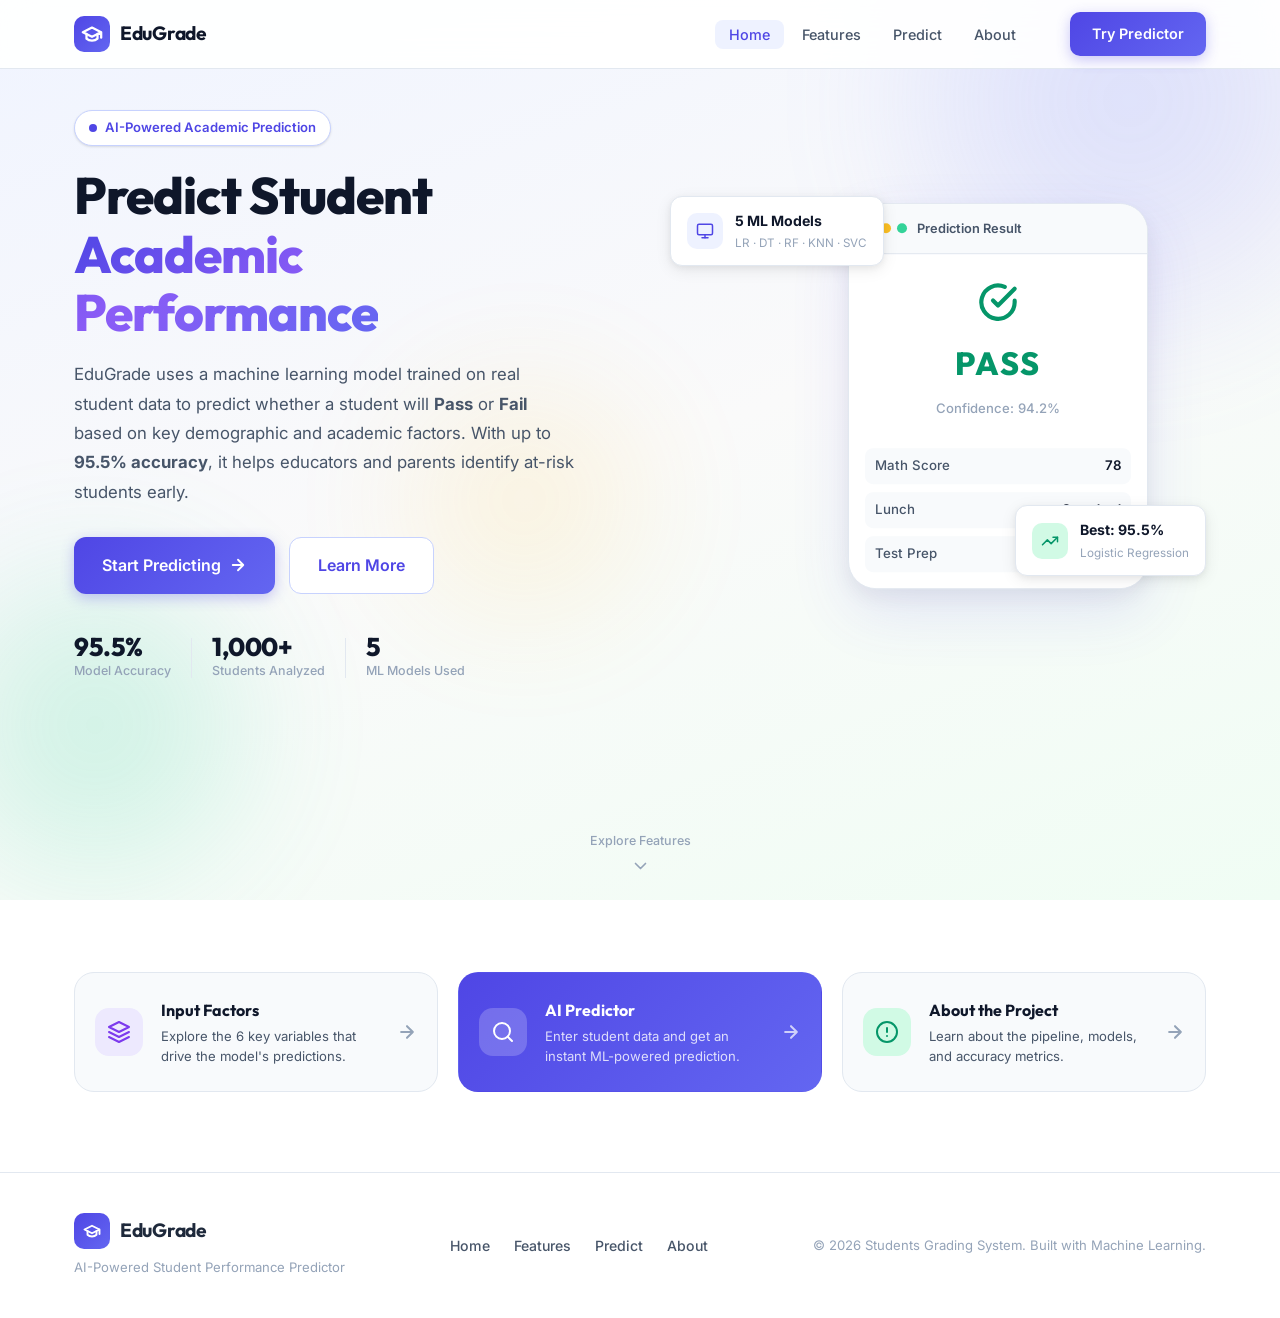
==== website/index.html @ ef018769 "Initial commit: End-to-end ML Student Performance Predictor with multi-page website" ====
<!DOCTYPE html>
<html lang="en">
<head>
  <meta charset="UTF-8" />
  <meta name="viewport" content="width=device-width, initial-scale=1.0"/>
  <title>EduGrade – Student Performance Predictor</title>
  <meta name="description" content="EduGrade predicts student academic performance (Pass or Fail) using key demographic and academic indicators powered by Machine Learning."/>
  <link rel="preconnect" href="https://fonts.googleapis.com"/>
  <link href="https://fonts.googleapis.com/css2?family=Inter:wght@300;400;500;600;700;800&family=Outfit:wght@400;600;700;800&display=swap" rel="stylesheet"/>
  <link rel="stylesheet" href="style.css"/>
</head>
<body>

  <!-- ===== NAVBAR ===== -->
  <nav class="navbar" id="navbar">
    <div class="nav-container">
      <a href="index.html" class="nav-logo">
        <div class="logo-icon">
          <svg width="22" height="22" viewBox="0 0 24 24" fill="none" stroke="white" stroke-width="2.5" stroke-linecap="round" stroke-linejoin="round"><path d="M22 10v6M2 10l10-5 10 5-10 5z"/><path d="M6 12v5c3 3 9 3 12 0v-5"/></svg>
        </div>
        <span>EduGrade</span>
      </a>
      <ul class="nav-links" id="navLinks">
        <li><a href="index.html" class="nav-link active">Home</a></li>
        <li><a href="features.html" class="nav-link">Features</a></li>
        <li><a href="predict.html" class="nav-link">Predict</a></li>
        <li><a href="about.html" class="nav-link">About</a></li>
      </ul>
      <a href="predict.html" class="btn-primary nav-cta">Try Predictor</a>
      <button class="hamburger" id="hamburger" aria-label="Toggle menu">
        <span></span><span></span><span></span>
      </button>
    </div>
  </nav>

  <!-- ===== HERO SECTION ===== -->
  <section class="hero" id="home">
    <div class="hero-bg-shapes">
      <div class="shape shape-1"></div>
      <div class="shape shape-2"></div>
      <div class="shape shape-3"></div>
    </div>
    <div class="container hero-content">
      <div class="hero-text">
        <div class="hero-badge">
          <span class="badge-dot"></span>
          AI-Powered Academic Prediction
        </div>
        <h1 class="hero-title">
          Predict Student<br/>
          <span class="gradient-text">Academic Performance</span>
        </h1>
        <p class="hero-desc">
          EduGrade uses a machine learning model trained on real student data to predict whether a student will
          <strong>Pass</strong> or <strong>Fail</strong> based on key demographic and academic factors.
          With up to <strong>95.5% accuracy</strong>, it helps educators and parents identify at-risk students early.
        </p>
        <div class="hero-actions">
          <a href="predict.html" class="btn-primary btn-lg">
            Start Predicting
            <svg width="18" height="18" viewBox="0 0 24 24" fill="none" stroke="currentColor" stroke-width="2.5" stroke-linecap="round" stroke-linejoin="round"><path d="M5 12h14M12 5l7 7-7 7"/></svg>
          </a>
          <a href="features.html" class="btn-outline btn-lg">Learn More</a>
        </div>
        <div class="hero-stats">
          <div class="stat-item">
            <span class="stat-number">95.5%</span>
            <span class="stat-label">Model Accuracy</span>
          </div>
          <div class="stat-divider"></div>
          <div class="stat-item">
            <span class="stat-number">1,000+</span>
            <span class="stat-label">Students Analyzed</span>
          </div>
          <div class="stat-divider"></div>
          <div class="stat-item">
            <span class="stat-number">5</span>
            <span class="stat-label">ML Models Used</span>
          </div>
        </div>
      </div>
      <div class="hero-visual">
        <div class="hero-card main-card">
          <div class="card-header">
            <div class="card-dots"><span></span><span></span><span></span></div>
            <span class="card-title-sm">Prediction Result</span>
          </div>
          <div class="result-display pass">
            <div class="result-icon">
              <svg width="40" height="40" viewBox="0 0 24 24" fill="none" stroke="currentColor" stroke-width="2.5" stroke-linecap="round" stroke-linejoin="round"><path d="M22 11.08V12a10 10 0 1 1-5.93-9.14"/><polyline points="22 4 12 14.01 9 11.01"/></svg>
            </div>
            <div class="result-label">PASS</div>
            <div class="result-confidence">Confidence: 94.2%</div>
          </div>
          <div class="card-features">
            <div class="cf-row"><span class="cf-label">Math Score</span><span class="cf-value">78</span></div>
            <div class="cf-row"><span class="cf-label">Lunch</span><span class="cf-value">Standard</span></div>
            <div class="cf-row"><span class="cf-label">Test Prep</span><span class="cf-value cf-green">Completed</span></div>
          </div>
        </div>
        <div class="floating-card card-models">
          <div class="fm-icon">
            <svg width="18" height="18" viewBox="0 0 24 24" fill="none" stroke="#4f46e5" stroke-width="2" stroke-linecap="round" stroke-linejoin="round"><rect x="2" y="3" width="20" height="14" rx="2"/><line x1="8" y1="21" x2="16" y2="21"/><line x1="12" y1="17" x2="12" y2="21"/></svg>
          </div>
          <div>
            <div class="fm-title">5 ML Models</div>
            <div class="fm-sub">LR · DT · RF · KNN · SVC</div>
          </div>
        </div>
        <div class="floating-card card-accuracy">
          <div class="fm-icon accuracy-icon">
            <svg width="18" height="18" viewBox="0 0 24 24" fill="none" stroke="#059669" stroke-width="2" stroke-linecap="round" stroke-linejoin="round"><polyline points="22 7 13.5 15.5 8.5 10.5 2 17"/><polyline points="16 7 22 7 22 13"/></svg>
          </div>
          <div>
            <div class="fm-title">Best: 95.5%</div>
            <div class="fm-sub">Logistic Regression</div>
          </div>
        </div>
      </div>
    </div>
    <div class="hero-scroll">
      <a href="features.html">
        <span>Explore Features</span>
        <svg width="20" height="20" viewBox="0 0 24 24" fill="none" stroke="currentColor" stroke-width="2" stroke-linecap="round" stroke-linejoin="round"><polyline points="6 9 12 15 18 9"/></svg>
      </a>
    </div>
  </section>

  <!-- ===== QUICK PREVIEW CARDS ===== -->
  <section class="quick-preview-section">
    <div class="container">
      <div class="quick-preview-grid">
        <a href="features.html" class="quick-card">
          <div class="qc-icon" style="background:#ede9fe; color:#7c3aed;">
            <svg width="24" height="24" viewBox="0 0 24 24" fill="none" stroke="currentColor" stroke-width="2" stroke-linecap="round" stroke-linejoin="round"><path d="M12 2L2 7l10 5 10-5-10-5z"/><path d="M2 17l10 5 10-5"/><path d="M2 12l10 5 10-5"/></svg>
          </div>
          <div class="qc-text">
            <div class="qc-title">Input Factors</div>
            <div class="qc-desc">Explore the 6 key variables that drive the model's predictions.</div>
          </div>
          <svg class="qc-arrow" width="20" height="20" viewBox="0 0 24 24" fill="none" stroke="currentColor" stroke-width="2.5" stroke-linecap="round" stroke-linejoin="round"><path d="M5 12h14M12 5l7 7-7 7"/></svg>
        </a>
        <a href="predict.html" class="quick-card quick-card-primary">
          <div class="qc-icon" style="background:rgba(255,255,255,0.2); color:white;">
            <svg width="24" height="24" viewBox="0 0 24 24" fill="none" stroke="currentColor" stroke-width="2" stroke-linecap="round" stroke-linejoin="round"><circle cx="11" cy="11" r="8"/><line x1="21" y1="21" x2="16.65" y2="16.65"/></svg>
          </div>
          <div class="qc-text">
            <div class="qc-title">AI Predictor</div>
            <div class="qc-desc">Enter student data and get an instant ML-powered prediction.</div>
          </div>
          <svg class="qc-arrow" width="20" height="20" viewBox="0 0 24 24" fill="none" stroke="currentColor" stroke-width="2.5" stroke-linecap="round" stroke-linejoin="round"><path d="M5 12h14M12 5l7 7-7 7"/></svg>
        </a>
        <a href="about.html" class="quick-card">
          <div class="qc-icon" style="background:#d1fae5; color:#059669;">
            <svg width="24" height="24" viewBox="0 0 24 24" fill="none" stroke="currentColor" stroke-width="2" stroke-linecap="round" stroke-linejoin="round"><circle cx="12" cy="12" r="10"/><line x1="12" y1="8" x2="12" y2="12"/><line x1="12" y1="16" x2="12.01" y2="16"/></svg>
          </div>
          <div class="qc-text">
            <div class="qc-title">About the Project</div>
            <div class="qc-desc">Learn about the pipeline, models, and accuracy metrics.</div>
          </div>
          <svg class="qc-arrow" width="20" height="20" viewBox="0 0 24 24" fill="none" stroke="currentColor" stroke-width="2.5" stroke-linecap="round" stroke-linejoin="round"><path d="M5 12h14M12 5l7 7-7 7"/></svg>
        </a>
      </div>
    </div>
  </section>

  <!-- ===== FOOTER ===== -->
  <footer class="footer">
    <div class="container footer-content">
      <div class="footer-brand">
        <div class="nav-logo" style="margin-bottom: 8px;">
          <div class="logo-icon">
            <svg width="18" height="18" viewBox="0 0 24 24" fill="none" stroke="white" stroke-width="2.5" stroke-linecap="round" stroke-linejoin="round"><path d="M22 10v6M2 10l10-5 10 5-10 5z"/><path d="M6 12v5c3 3 9 3 12 0v-5"/></svg>
          </div>
          <span style="color:#1e293b; font-weight: 700;">EduGrade</span>
        </div>
        <p class="footer-tagline">AI-Powered Student Performance Predictor</p>
      </div>
      <div class="footer-links">
        <a href="index.html">Home</a>
        <a href="features.html">Features</a>
        <a href="predict.html">Predict</a>
        <a href="about.html">About</a>
      </div>
      <div class="footer-copy">
        &copy; 2026 Students Grading System. Built with Machine Learning.
      </div>
    </div>
  </footer>

  <script src="app.js"></script>
</body>
</html>
---- website/style.css ----
/* ========== RESET & BASE ========== */
*, *::before, *::after { box-sizing: border-box; margin: 0; padding: 0; }

:root {
  --primary: #4f46e5;
  --primary-light: #6366f1;
  --primary-dark: #3730a3;
  --primary-bg: #eef2ff;
  --accent: #059669;
  --accent-bg: #d1fae5;
  --danger: #dc2626;
  --danger-bg: #fee2e2;
  --warning: #d97706;
  --surface: #ffffff;
  --surface-2: #f8fafc;
  --border: #e2e8f0;
  --border-hover: #c7d2fe;
  --text-primary: #0f172a;
  --text-secondary: #475569;
  --text-muted: #94a3b8;
  --shadow-sm: 0 1px 3px rgba(0,0,0,0.07), 0 1px 2px rgba(0,0,0,0.05);
  --shadow-md: 0 4px 16px rgba(0,0,0,0.08), 0 2px 6px rgba(0,0,0,0.05);
  --shadow-lg: 0 12px 40px rgba(0,0,0,0.1), 0 4px 12px rgba(0,0,0,0.05);
  --shadow-xl: 0 24px 60px rgba(79,70,229,0.12), 0 8px 20px rgba(0,0,0,0.06);
  --radius-sm: 8px;
  --radius-md: 12px;
  --radius-lg: 20px;
  --radius-xl: 28px;
  --transition: all 0.25s ease;
}

html { scroll-behavior: smooth; font-size: 16px; }

body {
  font-family: 'Inter', sans-serif;
  background: #f8fafc;
  color: var(--text-primary);
  line-height: 1.65;
  overflow-x: hidden;
}

.container {
  max-width: 1180px;
  margin: 0 auto;
  padding: 0 24px;
}

/* ========== NAVBAR ========== */
.navbar {
  position: fixed;
  top: 0;
  left: 0;
  right: 0;
  z-index: 1000;
  background: rgba(255,255,255,0.92);
  backdrop-filter: blur(16px);
  border-bottom: 1px solid var(--border);
  transition: box-shadow 0.25s;
}
.navbar.scrolled { box-shadow: var(--shadow-md); }
.nav-container {
  max-width: 1180px;
  margin: 0 auto;
  padding: 0 24px;
  height: 68px;
  display: flex;
  align-items: center;
  gap: 32px;
}
.nav-logo {
  display: flex;
  align-items: center;
  gap: 10px;
  text-decoration: none;
  font-family: 'Outfit', sans-serif;
  font-size: 1.2rem;
  font-weight: 700;
  color: var(--text-primary);
  letter-spacing: -0.3px;
}
.logo-icon {
  width: 36px;
  height: 36px;
  border-radius: 10px;
  background: linear-gradient(135deg, var(--primary), var(--primary-light));
  display: flex;
  align-items: center;
  justify-content: center;
  flex-shrink: 0;
}
.nav-links {
  display: flex;
  list-style: none;
  gap: 4px;
  margin-left: auto;
}
.nav-link {
  text-decoration: none;
  font-size: 0.9rem;
  font-weight: 500;
  color: var(--text-secondary);
  padding: 6px 14px;
  border-radius: 8px;
  transition: var(--transition);
}
.nav-link:hover, .nav-link.active { color: var(--primary); background: var(--primary-bg); }
.nav-cta {
  margin-left: 8px;
  flex-shrink: 0;
}
.hamburger {
  display: none;
  flex-direction: column;
  gap: 5px;
  background: none;
  border: none;
  cursor: pointer;
  padding: 4px;
  margin-left: auto;
}
.hamburger span {
  display: block;
  width: 24px;
  height: 2px;
  background: var(--text-primary);
  border-radius: 2px;
  transition: var(--transition);
}

/* ========== BUTTONS ========== */
.btn-primary {
  display: inline-flex;
  align-items: center;
  gap: 8px;
  background: linear-gradient(135deg, var(--primary), var(--primary-light));
  color: white;
  text-decoration: none;
  font-size: 0.9rem;
  font-weight: 600;
  padding: 10px 22px;
  border-radius: 10px;
  border: none;
  cursor: pointer;
  transition: var(--transition);
  box-shadow: 0 4px 14px rgba(79,70,229,0.3);
}
.btn-primary:hover {
  transform: translateY(-1px);
  box-shadow: 0 6px 20px rgba(79,70,229,0.4);
  background: linear-gradient(135deg, var(--primary-dark), var(--primary));
}
.btn-primary:active { transform: translateY(0); }
.btn-lg { padding: 14px 28px; font-size: 1rem; border-radius: 12px; }
.btn-outline {
  display: inline-flex;
  align-items: center;
  gap: 8px;
  background: white;
  color: var(--primary);
  text-decoration: none;
  font-size: 1rem;
  font-weight: 600;
  padding: 14px 28px;
  border-radius: 12px;
  border: 1.5px solid var(--border-hover);
  cursor: pointer;
  transition: var(--transition);
}
.btn-outline:hover { background: var(--primary-bg); border-color: var(--primary); }

/* ========== HERO ========== */
.hero {
  min-height: 100vh;
  padding-top: 110px;
  padding-bottom: 80px;
  position: relative;
  background: linear-gradient(160deg, #f0f4ff 0%, #fafafa 50%, #f0fdf4 100%);
  overflow: hidden;
}
.hero-bg-shapes { position: absolute; inset: 0; pointer-events: none; overflow: hidden; }
.shape {
  position: absolute;
  border-radius: 50%;
  opacity: 0.25;
  filter: blur(60px);
}
.shape-1 {
  width: 500px; height: 500px;
  background: radial-gradient(circle, #818cf8, transparent);
  top: -150px; right: -100px;
}
.shape-2 {
  width: 350px; height: 350px;
  background: radial-gradient(circle, #34d399, transparent);
  bottom: 0; left: -80px;
}
.shape-3 {
  width: 280px; height: 280px;
  background: radial-gradient(circle, #fbbf24, transparent);
  top: 40%; left: 30%;
  opacity: 0.15;
}

.hero-content {
  display: grid;
  grid-template-columns: 1fr 1fr;
  gap: 60px;
  align-items: center;
  position: relative;
  z-index: 1;
}
.hero-badge {
  display: inline-flex;
  align-items: center;
  gap: 8px;
  background: white;
  border: 1px solid var(--border-hover);
  color: var(--primary);
  font-size: 0.82rem;
  font-weight: 600;
  padding: 6px 14px;
  border-radius: 100px;
  margin-bottom: 20px;
  box-shadow: var(--shadow-sm);
}
.badge-dot {
  width: 8px; height: 8px;
  border-radius: 50%;
  background: var(--primary);
  animation: pulse-dot 2s infinite;
}
@keyframes pulse-dot {
  0%, 100% { opacity: 1; transform: scale(1); }
  50% { opacity: 0.5; transform: scale(0.7); }
}
.hero-title {
  font-family: 'Outfit', sans-serif;
  font-size: clamp(2.2rem, 4vw, 3.2rem);
  font-weight: 800;
  line-height: 1.15;
  color: var(--text-primary);
  letter-spacing: -1px;
  margin-bottom: 18px;
}
.gradient-text {
  background: linear-gradient(135deg, var(--primary), #8b5cf6, var(--primary-light));
  -webkit-background-clip: text;
  -webkit-text-fill-color: transparent;
  background-clip: text;
}
.hero-desc {
  font-size: 1.05rem;
  color: var(--text-secondary);
  margin-bottom: 30px;
  max-width: 500px;
  line-height: 1.75;
}
.hero-actions { display: flex; gap: 14px; flex-wrap: wrap; margin-bottom: 40px; }
.hero-stats {
  display: flex;
  align-items: center;
  gap: 20px;
  flex-wrap: wrap;
}
.stat-item { display: flex; flex-direction: column; }
.stat-number {
  font-family: 'Outfit', sans-serif;
  font-size: 1.6rem;
  font-weight: 800;
  color: var(--text-primary);
  letter-spacing: -0.5px;
  line-height: 1;
}
.stat-label { font-size: 0.78rem; color: var(--text-muted); font-weight: 500; margin-top: 2px; }
.stat-divider { width: 1px; height: 40px; background: var(--border); }

.hero-visual { position: relative; height: 480px; }
.hero-card {
  background: white;
  border-radius: var(--radius-xl);
  box-shadow: var(--shadow-xl);
  border: 1px solid var(--border);
  overflow: hidden;
}
.main-card {
  position: absolute;
  top: 50%;
  left: 50%;
  transform: translate(-30%, -50%);
  width: 300px;
  animation: float 6s ease-in-out infinite;
}
@keyframes float {
  0%, 100% { transform: translate(-30%, -50%) translateY(0); }
  50% { transform: translate(-30%, -50%) translateY(-12px); }
}
.card-header {
  display: flex;
  align-items: center;
  gap: 10px;
  padding: 14px 16px;
  border-bottom: 1px solid var(--border);
  background: var(--surface-2);
}
.card-dots { display: flex; gap: 6px; }
.card-dots span {
  width: 10px; height: 10px; border-radius: 50%;
}
.card-dots span:nth-child(1) { background: #f87171; }
.card-dots span:nth-child(2) { background: #fbbf24; }
.card-dots span:nth-child(3) { background: #34d399; }
.card-title-sm { font-size: 0.8rem; font-weight: 600; color: var(--text-secondary); }
.result-display {
  display: flex;
  flex-direction: column;
  align-items: center;
  padding: 28px 20px;
  gap: 8px;
}
.result-display.pass .result-icon { color: var(--accent); }
.result-display.fail .result-icon { color: var(--danger); }
.result-label {
  font-family: 'Outfit', sans-serif;
  font-size: 2rem;
  font-weight: 800;
  letter-spacing: 2px;
}
.result-display.pass .result-label { color: var(--accent); }
.result-display.fail .result-label { color: var(--danger); }
.result-confidence { font-size: 0.82rem; color: var(--text-muted); font-weight: 500; }
.card-features { padding: 0 16px 16px; display: flex; flex-direction: column; gap: 8px; }
.cf-row {
  display: flex;
  justify-content: space-between;
  align-items: center;
  font-size: 0.83rem;
  padding: 7px 10px;
  background: var(--surface-2);
  border-radius: 8px;
}
.cf-label { color: var(--text-secondary); font-weight: 500; }
.cf-value { color: var(--text-primary); font-weight: 600; }
.cf-green { color: var(--accent) !important; }
.floating-card {
  position: absolute;
  background: white;
  border: 1px solid var(--border);
  border-radius: var(--radius-md);
  padding: 12px 16px;
  display: flex;
  align-items: center;
  gap: 12px;
  box-shadow: var(--shadow-md);
  animation: float2 5s ease-in-out infinite;
}
@keyframes float2 {
  0%, 100% { transform: translateY(0); }
  50% { transform: translateY(-8px); }
}
.card-models { top: 40px; left: 0; animation-delay: -1.5s; }
.card-accuracy { bottom: 60px; right: 0; animation-delay: -3s; }
.fm-icon {
  width: 36px; height: 36px;
  border-radius: 10px;
  background: var(--primary-bg);
  display: flex; align-items: center; justify-content: center;
  flex-shrink: 0;
}
.accuracy-icon { background: var(--accent-bg) !important; }
.fm-title { font-size: 0.88rem; font-weight: 700; color: var(--text-primary); }
.fm-sub { font-size: 0.73rem; color: var(--text-muted); margin-top: 2px; }

.hero-scroll {
  position: absolute;
  bottom: 24px;
  left: 50%;
  transform: translateX(-50%);
  z-index: 1;
}
.hero-scroll a {
  display: flex;
  flex-direction: column;
  align-items: center;
  gap: 4px;
  color: var(--text-muted);
  text-decoration: none;
  font-size: 0.78rem;
  font-weight: 500;
  animation: bounce-down 2s infinite;
}
@keyframes bounce-down {
  0%, 100% { transform: translateY(0); }
  50% { transform: translateY(6px); }
}

/* ========== SECTION COMMON ========== */
.section-header { text-align: center; margin-bottom: 56px; }
.section-tag {
  display: inline-block;
  background: var(--primary-bg);
  color: var(--primary);
  font-size: 0.78rem;
  font-weight: 700;
  padding: 5px 14px;
  border-radius: 100px;
  letter-spacing: 0.5px;
  text-transform: uppercase;
  margin-bottom: 14px;
}
.section-title {
  font-family: 'Outfit', sans-serif;
  font-size: clamp(1.8rem, 3vw, 2.5rem);
  font-weight: 800;
  color: var(--text-primary);
  letter-spacing: -0.5px;
  margin-bottom: 14px;
  max-width: 600px;
  margin-left: auto;
  margin-right: auto;
}
.section-desc {
  font-size: 1rem;
  color: var(--text-secondary);
  max-width: 560px;
  margin: 0 auto;
  line-height: 1.7;
}

/* ========== FEATURES SECTION ========== */
.features-section {
  padding: 100px 0;
  background: white;
}
.features-grid {
  display: grid;
  grid-template-columns: repeat(3, 1fr);
  gap: 24px;
}
.feature-card {
  background: var(--surface-2);
  border: 1px solid var(--border);
  border-radius: var(--radius-lg);
  padding: 28px;
  transition: var(--transition);
  position: relative;
  overflow: hidden;
}
.feature-card:hover {
  transform: translateY(-4px);
  border-color: var(--border-hover);
  box-shadow: var(--shadow-lg);
  background: white;
}
.feature-icon {
  width: 52px; height: 52px;
  border-radius: 14px;
  display: flex; align-items: center; justify-content: center;
  margin-bottom: 18px;
}
.feature-title {
  font-family: 'Outfit', sans-serif;
  font-size: 1.1rem;
  font-weight: 700;
  color: var(--text-primary);
  margin-bottom: 10px;
}
.feature-desc {
  font-size: 0.9rem;
  color: var(--text-secondary);
  line-height: 1.65;
  margin-bottom: 16px;
}
.feature-options { display: flex; flex-wrap: wrap; gap: 6px; }
.option-tag {
  background: white;
  border: 1px solid var(--border);
  color: var(--text-secondary);
  font-size: 0.75rem;
  font-weight: 600;
  padding: 4px 10px;
  border-radius: 6px;
}
.option-range { color: var(--primary); border-color: var(--border-hover); background: var(--primary-bg); }
.option-pass { color: var(--accent); border-color: #a7f3d0; background: var(--accent-bg); }
.feature-highlight {
  border-color: var(--border-hover);
  background: linear-gradient(135deg, #f0f4ff, white);
}
.highlight-badge {
  position: absolute;
  top: 16px; right: 16px;
  background: var(--primary);
  color: white;
  font-size: 0.7rem;
  font-weight: 700;
  padding: 3px 10px;
  border-radius: 100px;
}

/* ========== ACCURACY SECTION ========== */
.accuracy-section {
  padding: 100px 0;
  background: var(--surface-2);
}
.accuracy-grid {
  display: flex;
  flex-direction: column;
  gap: 14px;
  max-width: 700px;
  margin: 0 auto;
}
.accuracy-card {
  background: white;
  border: 1px solid var(--border);
  border-radius: var(--radius-md);
  padding: 20px 24px;
  display: grid;
  grid-template-columns: 36px 1fr auto auto;
  align-items: center;
  gap: 16px;
  transition: var(--transition);
}
.accuracy-card:hover { box-shadow: var(--shadow-md); transform: translateX(4px); }
.best-model {
  border-color: var(--primary);
  background: linear-gradient(135deg, #f0f4ff, white);
  box-shadow: 0 4px 20px rgba(79,70,229,0.12);
}
.acc-rank {
  font-family: 'Outfit', sans-serif;
  font-size: 0.85rem;
  font-weight: 800;
  color: var(--text-muted);
}
.best-model .acc-rank { color: var(--primary); }
.acc-model-name { font-weight: 600; font-size: 0.95rem; color: var(--text-primary); }
.acc-bar-wrap {
  flex: 1;
  height: 8px;
  background: var(--border);
  border-radius: 100px;
  overflow: hidden;
  grid-column: 2;
}
.acc-bar {
  height: 100%;
  border-radius: 100px;
  background: linear-gradient(90deg, var(--primary), var(--primary-light));
  width: 0;
  transition: width 1s ease;
}
.best-model .acc-bar { background: linear-gradient(90deg, #4f46e5, #818cf8); }
.acc-score {
  font-family: 'Outfit', sans-serif;
  font-weight: 800;
  font-size: 1rem;
  color: var(--primary);
  white-space: nowrap;
}
.acc-badge {
  background: var(--primary);
  color: white;
  font-size: 0.72rem;
  font-weight: 700;
  padding: 3px 10px;
  border-radius: 100px;
  white-space: nowrap;
}

/* ========== PREDICTOR SECTION ========== */
.predictor-section {
  padding: 100px 0;
  background: white;
}
.predictor-layout {
  display: grid;
  grid-template-columns: 1fr 1fr;
  gap: 40px;
  align-items: start;
}
.predictor-form-wrap {
  background: var(--surface-2);
  border: 1px solid var(--border);
  border-radius: var(--radius-xl);
  padding: 36px;
}
.predictor-form { display: flex; flex-direction: column; gap: 22px; }
.form-group { display: flex; flex-direction: column; gap: 8px; }
.form-label {
  display: flex;
  align-items: center;
  gap: 7px;
  font-size: 0.88rem;
  font-weight: 600;
  color: var(--text-primary);
}
.label-badge {
  background: var(--primary);
  color: white;
  font-size: 0.68rem;
  font-weight: 700;
  padding: 2px 8px;
  border-radius: 100px;
  margin-left: 4px;
}
.toggle-group { display: flex; gap: 8px; flex-wrap: wrap; }
.toggle-option { flex: 1; min-width: 100px; }
.toggle-option input[type="radio"] { display: none; }
.toggle-btn {
  display: block;
  text-align: center;
  padding: 10px 16px;
  border: 1.5px solid var(--border);
  border-radius: var(--radius-sm);
  font-size: 0.88rem;
  font-weight: 600;
  color: var(--text-secondary);
  background: white;
  cursor: pointer;
  transition: var(--transition);
  user-select: none;
}
.toggle-btn:hover { border-color: var(--border-hover); color: var(--primary); background: var(--primary-bg); }
.toggle-option input:checked + .toggle-btn {
  border-color: var(--primary);
  background: var(--primary);
  color: white;
  box-shadow: 0 4px 12px rgba(79,70,229,0.25);
}
.select-wrap { position: relative; }
.form-select {
  width: 100%;
  appearance: none;
  background: white;
  border: 1.5px solid var(--border);
  border-radius: var(--radius-sm);
  padding: 11px 40px 11px 14px;
  font-size: 0.9rem;
  font-weight: 500;
  color: var(--text-primary);
  font-family: inherit;
  cursor: pointer;
  transition: var(--transition);
  outline: none;
}
.form-select:hover { border-color: var(--border-hover); }
.form-select:focus { border-color: var(--primary); box-shadow: 0 0 0 3px rgba(79,70,229,0.1); }
.select-arrow {
  position: absolute;
  right: 12px;
  top: 50%;
  transform: translateY(-50%);
  color: var(--text-muted);
  pointer-events: none;
}
.form-input {
  width: 100%;
  border: 1.5px solid var(--border);
  border-radius: var(--radius-sm);
  padding: 11px 14px;
  font-size: 0.9rem;
  font-weight: 500;
  color: var(--text-primary);
  font-family: inherit;
  background: white;
  outline: none;
  transition: var(--transition);
}
.form-input:hover { border-color: var(--border-hover); }
.form-input:focus { border-color: var(--primary); box-shadow: 0 0 0 3px rgba(79,70,229,0.1); }
.form-input::placeholder { color: var(--text-muted); font-weight: 400; }
.score-input-wrap {
  display: flex;
  gap: 10px;
  align-items: center;
}
.score-input { flex: 1; }
.score-indicator {
  background: var(--surface-2);
  border: 1px solid var(--border);
  border-radius: var(--radius-sm);
  padding: 8px 14px;
  font-size: 0.8rem;
  font-weight: 700;
  color: var(--text-muted);
  white-space: nowrap;
  min-width: 80px;
  text-align: center;
}
.score-slider-wrap { display: flex; flex-direction: column; gap: 4px; }
.score-slider {
  width: 100%;
  height: 6px;
  appearance: none;
  background: var(--border);
  border-radius: 100px;
  outline: none;
  cursor: pointer;
}
.score-slider::-webkit-slider-thumb {
  appearance: none;
  width: 18px; height: 18px;
  border-radius: 50%;
  background: var(--primary);
  cursor: pointer;
  box-shadow: 0 2px 8px rgba(79,70,229,0.4);
  transition: var(--transition);
}
.score-slider::-webkit-slider-thumb:hover { transform: scale(1.2); }
.slider-marks {
  display: flex;
  justify-content: space-between;
  font-size: 0.72rem;
  color: var(--text-muted);
  font-weight: 500;
}
.mark-pass { color: var(--accent); font-weight: 700; }
.field-error {
  font-size: 0.78rem;
  color: var(--danger);
  font-weight: 500;
  display: none;
}
.field-error.visible { display: block; }
.form-group.error .form-select,
.form-group.error .form-input { border-color: var(--danger); }
.btn-predict {
  display: flex;
  align-items: center;
  justify-content: center;
  gap: 10px;
  width: 100%;
  padding: 15px;
  background: linear-gradient(135deg, var(--primary), var(--primary-light));
  color: white;
  border: none;
  border-radius: var(--radius-md);
  font-size: 1rem;
  font-weight: 700;
  font-family: inherit;
  cursor: pointer;
  transition: var(--transition);
  box-shadow: 0 4px 16px rgba(79,70,229,0.3);
  margin-top: 6px;
}
.btn-predict:hover {
  transform: translateY(-2px);
  box-shadow: 0 8px 24px rgba(79,70,229,0.4);
}
.btn-predict:active { transform: translateY(0); }

/* ===== RESULT PANEL ===== */
.result-panel {
  background: var(--surface-2);
  border: 1px solid var(--border);
  border-radius: var(--radius-xl);
  padding: 36px;
  position: sticky;
  top: 90px;
  min-height: 500px;
  display: flex;
  align-items: center;
  justify-content: center;
}
.result-placeholder { text-align: center; padding: 20px; }
.placeholder-icon { margin-bottom: 20px; }
.placeholder-text { font-size: 0.9rem; color: var(--text-muted); line-height: 1.6; }
.result-content { width: 100%; }
.result-header { margin-bottom: 28px; }
.result-model-tag {
  background: var(--primary-bg);
  color: var(--primary);
  font-size: 0.78rem;
  font-weight: 700;
  padding: 5px 12px;
  border-radius: 100px;
}
.result-verdict {
  display: flex;
  flex-direction: column;
  align-items: center;
  gap: 12px;
  padding: 32px 20px;
  border-radius: var(--radius-lg);
  margin-bottom: 24px;
}
.result-verdict.pass { background: linear-gradient(135deg, #ecfdf5, #d1fae5); border: 1px solid #a7f3d0; }
.result-verdict.fail { background: linear-gradient(135deg, #fff5f5, #fee2e2); border: 1px solid #fca5a5; }
.verdict-icon svg { display: block; }
.verdict-label {
  font-family: 'Outfit', sans-serif;
  font-size: 2.4rem;
  font-weight: 800;
  letter-spacing: 3px;
}
.result-verdict.pass .verdict-label { color: var(--accent); }
.result-verdict.fail .verdict-label { color: var(--danger); }
.confidence-section { margin-bottom: 24px; }
.conf-label { font-size: 0.82rem; font-weight: 600; color: var(--text-secondary); margin-bottom: 8px; }
.conf-bar-wrap { height: 10px; background: var(--border); border-radius: 100px; overflow: hidden; margin-bottom: 6px; }
.conf-bar {
  height: 100%;
  border-radius: 100px;
  width: 0;
  transition: width 1.2s cubic-bezier(.17,.67,.41,1.01);
}
.conf-bar.pass { background: linear-gradient(90deg, #059669, #34d399); }
.conf-bar.fail { background: linear-gradient(90deg, #dc2626, #f87171); }
.conf-value { font-size: 0.85rem; font-weight: 700; color: var(--text-primary); text-align: right; }
.result-breakdown {
  background: white;
  border: 1px solid var(--border);
  border-radius: var(--radius-md);
  padding: 16px;
  margin-bottom: 16px;
  display: flex;
  flex-direction: column;
  gap: 10px;
}
.breakdown-row {
  display: flex;
  justify-content: space-between;
  align-items: center;
  font-size: 0.85rem;
}
.breakdown-key { color: var(--text-secondary); font-weight: 500; }
.breakdown-val { color: var(--text-primary); font-weight: 700; }
.result-tip {
  background: var(--primary-bg);
  border-left: 3px solid var(--primary);
  padding: 12px 16px;
  border-radius: 0 var(--radius-sm) var(--radius-sm) 0;
  font-size: 0.83rem;
  color: var(--primary-dark);
  line-height: 1.55;
  margin-bottom: 20px;
}
.btn-reset {
  display: flex;
  align-items: center;
  gap: 8px;
  width: 100%;
  justify-content: center;
  padding: 12px;
  background: white;
  color: var(--text-secondary);
  border: 1.5px solid var(--border);
  border-radius: var(--radius-md);
  font-size: 0.9rem;
  font-weight: 600;
  font-family: inherit;
  cursor: pointer;
  transition: var(--transition);
}
.btn-reset:hover { border-color: var(--primary); color: var(--primary); background: var(--primary-bg); }
.hidden { display: none !important; }

/* ========== ABOUT SECTION ========== */
.about-section {
  padding: 100px 0;
  background: linear-gradient(160deg, #f0f4ff, #f8fafc);
}
.about-grid {
  display: grid;
  grid-template-columns: 1fr 1fr;
  gap: 60px;
  align-items: center;
}
.about-desc {
  font-size: 1rem;
  color: var(--text-secondary);
  line-height: 1.75;
  margin-bottom: 16px;
}
.about-tech { display: flex; flex-wrap: wrap; gap: 8px; margin-top: 24px; }
.tech-tag {
  background: white;
  border: 1px solid var(--border);
  color: var(--text-secondary);
  font-size: 0.8rem;
  font-weight: 600;
  padding: 5px 12px;
  border-radius: 8px;
  transition: var(--transition);
}
.tech-tag:hover { border-color: var(--primary); color: var(--primary); background: var(--primary-bg); }
.about-stats-grid {
  display: grid;
  grid-template-columns: 1fr 1fr;
  gap: 16px;
}
.about-stat-card {
  background: white;
  border: 1px solid var(--border);
  border-radius: var(--radius-lg);
  padding: 24px;
  text-align: center;
  transition: var(--transition);
  box-shadow: var(--shadow-sm);
}
.about-stat-card:hover { transform: translateY(-4px); box-shadow: var(--shadow-md); }
.about-stat-icon {
  width: 48px; height: 48px;
  border-radius: 14px;
  display: flex; align-items: center; justify-content: center;
  margin: 0 auto 14px;
}
.about-stat-num {
  font-family: 'Outfit', sans-serif;
  font-size: 1.8rem;
  font-weight: 800;
  color: var(--text-primary);
  letter-spacing: -0.5px;
  margin-bottom: 4px;
}
.about-stat-lbl { font-size: 0.8rem; color: var(--text-muted); font-weight: 500; }

/* ========== FOOTER ========== */
.footer {
  background: white;
  border-top: 1px solid var(--border);
  padding: 40px 0;
}
.footer-content {
  display: flex;
  align-items: center;
  justify-content: space-between;
  flex-wrap: wrap;
  gap: 20px;
}
.footer-tagline { font-size: 0.82rem; color: var(--text-muted); }
.footer-links { display: flex; gap: 24px; }
.footer-links a {
  text-decoration: none;
  font-size: 0.88rem;
  font-weight: 500;
  color: var(--text-secondary);
  transition: var(--transition);
}
.footer-links a:hover { color: var(--primary); }
.footer-copy { font-size: 0.82rem; color: var(--text-muted); }

/* ========== PAGE HERO (multi-page header) ========== */
.page-hero {
  padding-top: 110px;
  padding-bottom: 56px;
  position: relative;
  background: linear-gradient(160deg, #f0f4ff 0%, #fafafa 60%, #f0fdf4 100%);
  overflow: hidden;
  text-align: center;
}
.page-hero-bg { position: absolute; inset: 0; pointer-events: none; }
.page-hero .container { position: relative; z-index: 1; }
.page-breadcrumb {
  display: inline-flex;
  align-items: center;
  gap: 6px;
  font-size: 0.8rem;
  color: var(--text-muted);
  margin-bottom: 16px;
}
.page-breadcrumb a {
  text-decoration: none;
  color: var(--text-muted);
  transition: var(--transition);
}
.page-breadcrumb a:hover { color: var(--primary); }
.page-breadcrumb span { color: var(--text-secondary); font-weight: 600; }
.page-hero-title {
  font-family: 'Outfit', sans-serif;
  font-size: clamp(2rem, 4vw, 3rem);
  font-weight: 800;
  line-height: 1.15;
  color: var(--text-primary);
  letter-spacing: -1px;
  margin-bottom: 16px;
  margin-top: 10px;
}
.page-hero-desc {
  font-size: 1.05rem;
  color: var(--text-secondary);
  max-width: 560px;
  margin: 0 auto;
  line-height: 1.75;
}

/* ========== QUICK PREVIEW CARDS (home page) ========== */
.quick-preview-section {
  padding: 72px 0 80px;
  background: white;
}
.quick-preview-grid {
  display: grid;
  grid-template-columns: repeat(3, 1fr);
  gap: 20px;
}
.quick-card {
  display: flex;
  align-items: center;
  gap: 18px;
  background: var(--surface-2);
  border: 1.5px solid var(--border);
  border-radius: var(--radius-lg);
  padding: 24px 20px;
  text-decoration: none;
  transition: var(--transition);
  position: relative;
  overflow: hidden;
}
.quick-card:hover {
  transform: translateY(-4px);
  border-color: var(--border-hover);
  box-shadow: var(--shadow-lg);
  background: white;
}
.quick-card-primary {
  background: linear-gradient(135deg, var(--primary), var(--primary-light));
  border-color: transparent;
  color: white;
}
.quick-card-primary:hover {
  background: linear-gradient(135deg, var(--primary-dark), var(--primary));
  border-color: transparent;
}
.qc-icon {
  width: 48px; height: 48px;
  border-radius: 14px;
  display: flex; align-items: center; justify-content: center;
  flex-shrink: 0;
}
.qc-text { flex: 1; }
.qc-title {
  font-family: 'Outfit', sans-serif;
  font-size: 1rem;
  font-weight: 700;
  color: var(--text-primary);
  margin-bottom: 4px;
}
.quick-card-primary .qc-title { color: white; }
.qc-desc {
  font-size: 0.82rem;
  color: var(--text-secondary);
  line-height: 1.5;
}
.quick-card-primary .qc-desc { color: rgba(255,255,255,0.8); }
.qc-arrow { color: var(--text-muted); flex-shrink: 0; transition: var(--transition); }
.quick-card:hover .qc-arrow { transform: translateX(4px); color: var(--primary); }
.quick-card-primary .qc-arrow { color: rgba(255,255,255,0.7); }
.quick-card-primary:hover .qc-arrow { color: white; }

/* ========== PIPELINE STEPS (about page) ========== */
.pipeline-section {
  padding: 80px 0;
  background: white;
}
.pipeline-steps {
  display: flex;
  flex-direction: column;
  gap: 0;
  max-width: 800px;
  margin: 0 auto;
  position: relative;
}
.pipeline-steps::before {
  content: '';
  position: absolute;
  left: 28px;
  top: 20px;
  bottom: 20px;
  width: 2px;
  background: linear-gradient(to bottom, var(--primary), var(--primary-light), #e0e7ff);
  border-radius: 2px;
}
.pipeline-step {
  display: flex;
  gap: 28px;
  padding: 24px 0;
  position: relative;
}
.step-number {
  width: 58px;
  height: 58px;
  border-radius: 50%;
  background: linear-gradient(135deg, var(--primary), var(--primary-light));
  color: white;
  font-family: 'Outfit', sans-serif;
  font-size: 1rem;
  font-weight: 800;
  display: flex;
  align-items: center;
  justify-content: center;
  flex-shrink: 0;
  box-shadow: 0 4px 16px rgba(79,70,229,0.3);
  position: relative;
  z-index: 1;
}
.step-body {
  background: var(--surface-2);
  border: 1px solid var(--border);
  border-radius: var(--radius-md);
  padding: 20px 24px;
  flex: 1;
  transition: var(--transition);
}
.step-body:hover { border-color: var(--border-hover); box-shadow: var(--shadow-md); background: white; }
.step-title {
  font-family: 'Outfit', sans-serif;
  font-size: 1rem;
  font-weight: 700;
  color: var(--text-primary);
  margin-bottom: 8px;
}
.step-desc {
  font-size: 0.88rem;
  color: var(--text-secondary);
  line-height: 1.65;
}
.step-desc code {
  background: var(--primary-bg);
  color: var(--primary);
  font-family: monospace;
  padding: 1px 6px;
  border-radius: 4px;
  font-size: 0.82rem;
}

/* ========== CTA SECTION (about page) ========== */
.cta-section {
  padding: 80px 0;
  background: var(--surface-2);
}
.cta-card {
  background: linear-gradient(135deg, var(--primary), #8b5cf6, var(--primary-light));
  border-radius: var(--radius-xl);
  padding: 56px 48px;
  display: flex;
  align-items: center;
  justify-content: space-between;
  gap: 32px;
  box-shadow: 0 20px 60px rgba(79,70,229,0.25);
}
.cta-title {
  font-family: 'Outfit', sans-serif;
  font-size: 2rem;
  font-weight: 800;
  color: white;
  margin-bottom: 8px;
}
.cta-desc { color: rgba(255,255,255,0.85); font-size: 1rem; }
.cta-card .btn-primary {
  background: white;
  color: var(--primary);
  box-shadow: 0 4px 20px rgba(0,0,0,0.15);
  white-space: nowrap;
  flex-shrink: 0;
}
.cta-card .btn-primary:hover { background: var(--primary-bg); }

/* ========== ANIMATIONS ========== */
.feature-card, .accuracy-card, .about-stat-card {
  opacity: 0;
  transform: translateY(24px);
  transition: opacity 0.5s ease, transform 0.5s ease, box-shadow 0.25s, border-color 0.25s;
}
.feature-card.visible, .accuracy-card.visible, .about-stat-card.visible {
  opacity: 1;
  transform: translateY(0);
}
/* Make cards visible instantly on dedicated pages where IntersectionObserver may not fire */
body.page-features .feature-card,
body.page-features .accuracy-card,
body.page-about .about-stat-card {
  opacity: 0;
  transform: translateY(24px);
}

/* ========== RESPONSIVE ========== */
@media (max-width: 1024px) {
  .hero-content { grid-template-columns: 1fr; text-align: center; }
  .hero-text { order: 1; }
  .hero-visual { display: none; }
  .hero-desc { max-width: 600px; margin-left: auto; margin-right: auto; }
  .hero-actions { justify-content: center; }
  .hero-stats { justify-content: center; }
  .features-grid { grid-template-columns: repeat(2, 1fr); }
  .predictor-layout { grid-template-columns: 1fr; }
  .result-panel { position: static; min-height: auto; }
  .about-grid { grid-template-columns: 1fr; }
  .quick-preview-grid { grid-template-columns: 1fr; }
  .cta-card { flex-direction: column; text-align: center; }
}
@media (max-width: 768px) {
  .nav-links, .nav-cta { display: none; }
  .hamburger { display: flex; }
  .nav-links.open {
    display: flex;
    flex-direction: column;
    position: fixed;
    top: 68px; left: 0; right: 0;
    background: white;
    border-bottom: 1px solid var(--border);
    padding: 16px;
    gap: 4px;
    box-shadow: var(--shadow-lg);
  }
  .nav-links.open .nav-link { padding: 10px 14px; }
  .features-grid { grid-template-columns: 1fr; }
  .accuracy-card { grid-template-columns: 32px 1fr auto; }
  .acc-bar-wrap { display: none; }
  .acc-badge { display: none; }
  .about-stats-grid { grid-template-columns: 1fr 1fr; }
  .footer-content { flex-direction: column; text-align: center; }
  .predictor-form-wrap, .result-panel { padding: 24px; }
  .pipeline-steps::before { display: none; }
  .pipeline-step { flex-direction: column; gap: 12px; }
  .cta-card { padding: 36px 24px; }
}
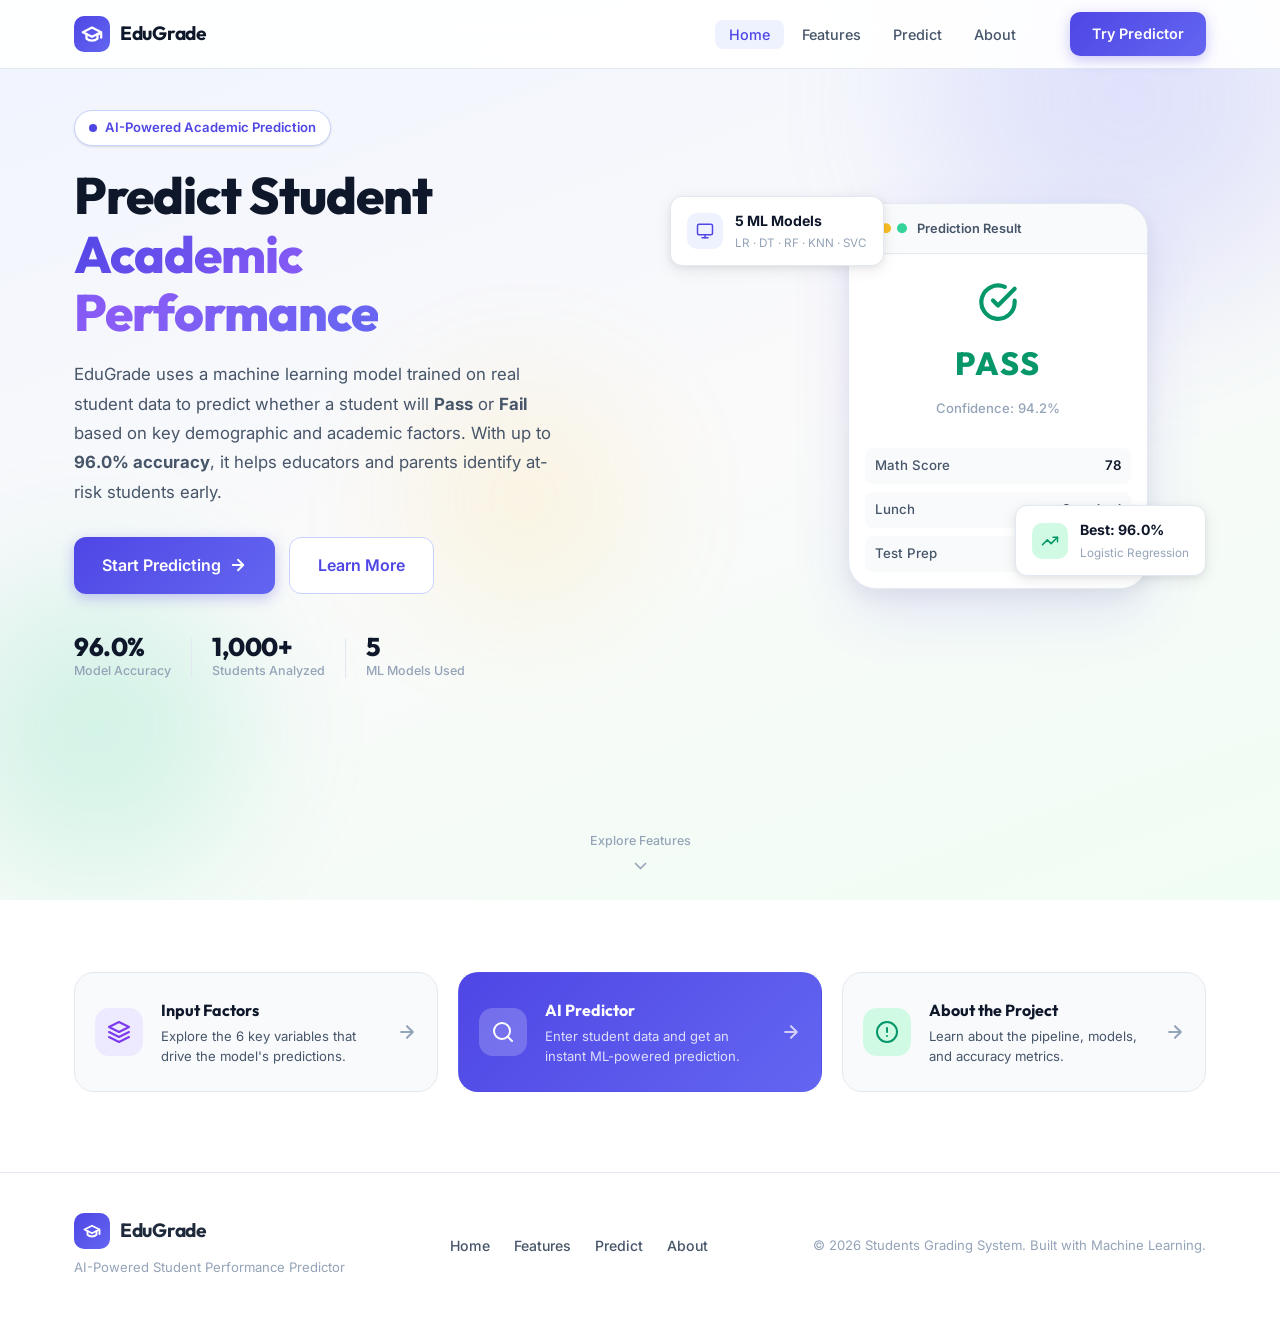
==== commit 1ecd552b: "Update website with actual model performance and calibrate prediction confidence" ====
--- a/website/index.html
+++ b/website/index.html
@@ -53,7 +53,7 @@
         <p class="hero-desc">
           EduGrade uses a machine learning model trained on real student data to predict whether a student will
           <strong>Pass</strong> or <strong>Fail</strong> based on key demographic and academic factors.
-          With up to <strong>95.5% accuracy</strong>, it helps educators and parents identify at-risk students early.
+          With up to <strong>96.0% accuracy</strong>, it helps educators and parents identify at-risk students early.
         </p>
         <div class="hero-actions">
           <a href="predict.html" class="btn-primary btn-lg">
@@ -64,7 +64,7 @@
         </div>
         <div class="hero-stats">
           <div class="stat-item">
-            <span class="stat-number">95.5%</span>
+            <span class="stat-number">96.0%</span>
             <span class="stat-label">Model Accuracy</span>
           </div>
           <div class="stat-divider"></div>
@@ -112,7 +112,7 @@
             <svg width="18" height="18" viewBox="0 0 24 24" fill="none" stroke="#059669" stroke-width="2" stroke-linecap="round" stroke-linejoin="round"><polyline points="22 7 13.5 15.5 8.5 10.5 2 17"/><polyline points="16 7 22 7 22 13"/></svg>
           </div>
           <div>
-            <div class="fm-title">Best: 95.5%</div>
+            <div class="fm-title">Best: 96.0%</div>
             <div class="fm-sub">Logistic Regression</div>
           </div>
         </div>
